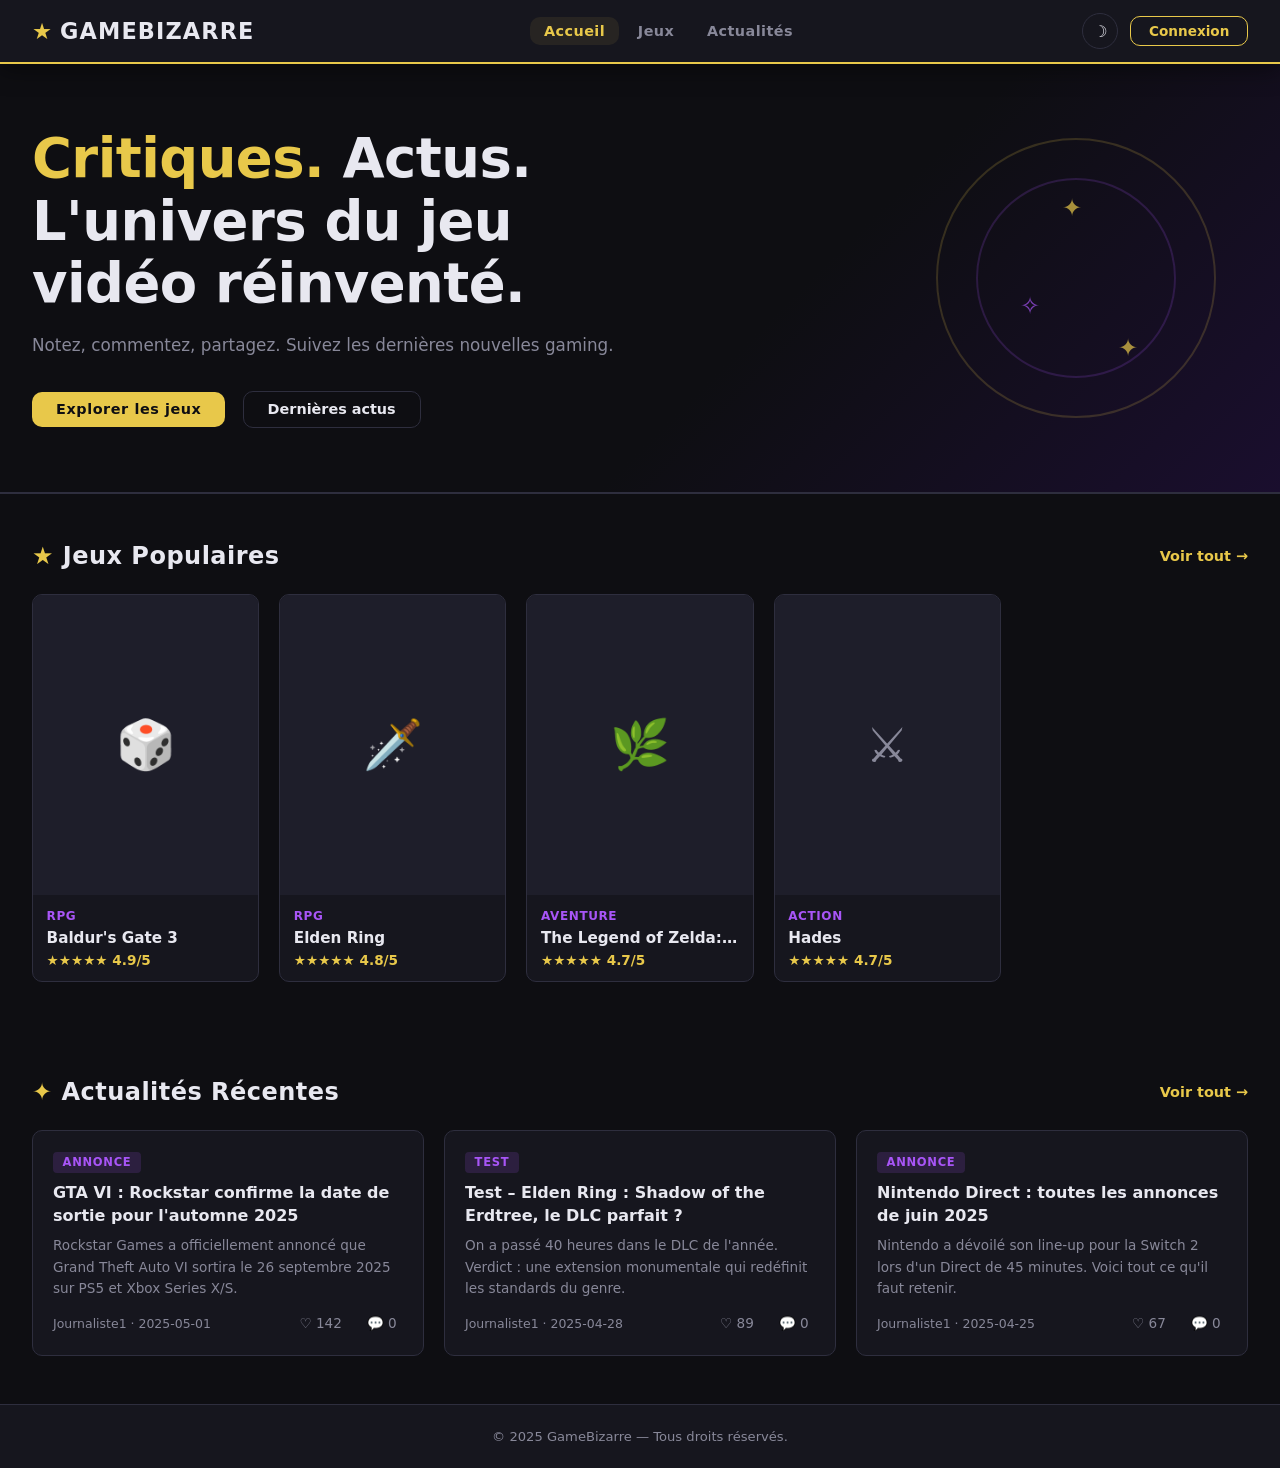
==== index.html @ ae4d42e5 "deploy: site files at root for GitHub Pages" ====
<!DOCTYPE html>
<html lang="fr">
<head>
  <meta charset="UTF-8" />
  <meta name="viewport" content="width=device-width, initial-scale=1.0" />
  <title>GameBizarre – Actu & Critiques Jeux Vidéo</title>
  <link rel="stylesheet" href="css/style.css" />
  <link rel="stylesheet" href="css/animations.css" />
</head>
<body>

  <!-- NAVBAR -->
  <header class="navbar">
    <div class="navbar-brand">
      <span class="brand-star">★</span>
      <a href="index.html" class="brand-name">GameBizarre</a>
    </div>
    <nav class="navbar-links">
      <a href="index.html" class="nav-link active">Accueil</a>
      <a href="jeux.html" class="nav-link">Jeux</a>
      <a href="actualites.html" class="nav-link">Actualités</a>
    </nav>
    <div class="navbar-actions">
      <button class="btn-darkmode" id="darkModeToggle" title="Dark mode">☽</button>
      <a href="auth.html" class="btn-login" id="authBtn">Connexion</a>
      <div class="user-menu hidden" id="userMenu">
        <span class="username-display" id="usernameDisplay"></span>
        <button class="btn-logout" id="logoutBtn">Déconnexion</button>
      </div>
    </div>
  </header>

  <!-- HERO -->
  <section class="hero">
    <div class="hero-content">
      <h1 class="hero-title">
        <span class="accent">Critiques.</span> Actus.<br />
        L'univers du jeu vidéo réinventé.
      </h1>
      <p class="hero-subtitle">Notez, commentez, partagez. Suivez les dernières nouvelles gaming.</p>
      <a href="jeux.html" class="btn-primary">Explorer les jeux</a>
      <a href="actualites.html" class="btn-secondary">Dernières actus</a>
    </div>
    <div class="hero-deco">
      <div class="deco-ring ring1"></div>
      <div class="deco-ring ring2"></div>
      <div class="deco-star s1">✦</div>
      <div class="deco-star s2">✧</div>
      <div class="deco-star s3">✦</div>
    </div>
  </section>

  <!-- JEUX POPULAIRES -->
  <section class="section-block" id="popularGames">
    <div class="section-header">
      <h2 class="section-title"><span class="accent">★</span> Jeux Populaires</h2>
      <a href="jeux.html" class="see-all">Voir tout →</a>
    </div>
    <div class="cards-grid" id="popularGamesGrid">
      <!-- Généré par JS -->
    </div>
  </section>

  <!-- ACTUALITÉS RÉCENTES -->
  <section class="section-block" id="recentNews">
    <div class="section-header">
      <h2 class="section-title"><span class="accent">✦</span> Actualités Récentes</h2>
      <a href="actualites.html" class="see-all">Voir tout →</a>
    </div>
    <div class="news-grid" id="recentNewsGrid">
      <!-- Généré par JS -->
    </div>
  </section>

  <footer class="footer">
    <p>© 2025 GameBizarre — Tous droits réservés.</p>
  </footer>

  <script src="js/data.js"></script>
  <script src="js/auth.js"></script>
  <script src="js/main.js"></script>
</body>
</html>
---- css/style.css ----
/* ============================================================
   GameBizarre – style.css
   Design inspiré JoJo's Bizarre Adventure : contrasté, stylé,
   mais lisible et moderne.
   ============================================================ */

/* ---------- Variables & Reset ---------- */
:root {
  --bg:        #0e0e12;
  --bg2:       #16161e;
  --bg3:       #1e1e2a;
  --border:    #2e2e3e;
  --accent:    #e8c84a;   /* jaune doré JoJo */
  --accent2:   #a855f7;   /* violet JoJo */
  --text:      #e8e8f0;
  --text-muted:#888899;
  --danger:    #f87171;
  --success:   #4ade80;
  --radius:    10px;
  --shadow:    0 4px 24px rgba(0,0,0,0.5);
  --transition:0.22s ease;
}

/* Light mode */
body.light {
  --bg:        #f4f3ee;
  --bg2:       #ffffff;
  --bg3:       #eae9e0;
  --border:    #d0cfc5;
  --text:      #1a1a24;
  --text-muted:#666677;
  --shadow:    0 4px 24px rgba(0,0,0,0.10);
}

*, *::before, *::after { box-sizing: border-box; margin: 0; padding: 0; }

html { scroll-behavior: smooth; }

body {
  font-family: 'Segoe UI', system-ui, sans-serif;
  background: var(--bg);
  color: var(--text);
  min-height: 100vh;
  transition: background var(--transition), color var(--transition);
}

a { color: inherit; text-decoration: none; }
img { display: block; max-width: 100%; }
button { cursor: pointer; font-family: inherit; }

/* ---------- Scrollbar ---------- */
::-webkit-scrollbar { width: 6px; }
::-webkit-scrollbar-track { background: var(--bg); }
::-webkit-scrollbar-thumb { background: var(--border); border-radius: 3px; }

/* ---------- Utility ---------- */
.hidden { display: none !important; }
.accent { color: var(--accent); }

/* ---------- Navbar ---------- */
.navbar {
  position: sticky;
  top: 0;
  z-index: 100;
  display: flex;
  align-items: center;
  justify-content: space-between;
  padding: 0 2rem;
  height: 64px;
  background: var(--bg2);
  border-bottom: 2px solid var(--accent);
  box-shadow: var(--shadow);
  gap: 1rem;
}

.navbar-brand {
  display: flex;
  align-items: center;
  gap: 0.5rem;
}

.brand-star {
  color: var(--accent);
  font-size: 1.4rem;
  animation: spin-slow 6s linear infinite;
}

.brand-name {
  font-size: 1.4rem;
  font-weight: 800;
  letter-spacing: 0.05em;
  color: var(--text);
  text-transform: uppercase;
}

.navbar-links {
  display: flex;
  gap: 0.25rem;
}

.nav-link {
  padding: 0.4rem 0.9rem;
  border-radius: var(--radius);
  font-weight: 600;
  font-size: 0.9rem;
  color: var(--text-muted);
  transition: color var(--transition), background var(--transition);
  letter-spacing: 0.03em;
}

.nav-link:hover,
.nav-link.active {
  color: var(--accent);
  background: rgba(232,200,74,0.08);
}

.navbar-actions {
  display: flex;
  align-items: center;
  gap: 0.75rem;
}

.btn-darkmode {
  background: none;
  border: 1.5px solid var(--border);
  color: var(--text);
  width: 36px;
  height: 36px;
  border-radius: 50%;
  font-size: 1rem;
  transition: border-color var(--transition), color var(--transition);
}
.btn-darkmode:hover { border-color: var(--accent); color: var(--accent); }

.btn-login {
  padding: 0.4rem 1.1rem;
  border: 1.5px solid var(--accent);
  border-radius: var(--radius);
  color: var(--accent);
  font-weight: 700;
  font-size: 0.85rem;
  transition: background var(--transition), color var(--transition);
}
.btn-login:hover { background: var(--accent); color: var(--bg); }

.user-menu {
  display: flex;
  align-items: center;
  gap: 0.75rem;
}

.username-display {
  font-weight: 700;
  color: var(--accent);
  font-size: 0.9rem;
}

.btn-logout {
  background: none;
  border: 1.5px solid var(--border);
  color: var(--text-muted);
  padding: 0.3rem 0.8rem;
  border-radius: var(--radius);
  font-size: 0.8rem;
  transition: border-color var(--transition), color var(--transition);
}
.btn-logout:hover { border-color: var(--danger); color: var(--danger); }

/* ---------- Buttons ---------- */
.btn-primary {
  display: inline-flex;
  align-items: center;
  gap: 0.4rem;
  padding: 0.6rem 1.5rem;
  background: var(--accent);
  color: var(--bg);
  font-weight: 800;
  font-size: 0.9rem;
  border: none;
  border-radius: var(--radius);
  letter-spacing: 0.04em;
  transition: opacity var(--transition), transform var(--transition);
}
.btn-primary:hover { opacity: 0.88; transform: translateY(-2px); }
.btn-primary.full-width { width: 100%; justify-content: center; }

.btn-secondary {
  display: inline-flex;
  align-items: center;
  gap: 0.4rem;
  padding: 0.6rem 1.5rem;
  background: transparent;
  color: var(--text);
  font-weight: 700;
  font-size: 0.9rem;
  border: 1.5px solid var(--border);
  border-radius: var(--radius);
  transition: border-color var(--transition), color var(--transition), transform var(--transition);
}
.btn-secondary:hover { border-color: var(--accent); color: var(--accent); transform: translateY(-2px); }

/* ---------- Hero ---------- */
.hero {
  position: relative;
  min-height: 420px;
  display: flex;
  align-items: center;
  padding: 4rem 2rem;
  overflow: hidden;
  background: linear-gradient(135deg, var(--bg) 60%, #1a0e2e 100%);
  border-bottom: 2px solid var(--border);
}

.hero-content {
  position: relative;
  z-index: 2;
  max-width: 600px;
}

.hero-title {
  font-size: clamp(2rem, 5vw, 3.4rem);
  font-weight: 900;
  line-height: 1.15;
  margin-bottom: 1rem;
  letter-spacing: -0.01em;
}

.hero-subtitle {
  color: var(--text-muted);
  font-size: 1.05rem;
  margin-bottom: 2rem;
  line-height: 1.6;
}

.hero-content .btn-primary { margin-right: 0.75rem; }

.hero-deco {
  position: absolute;
  right: 4rem;
  top: 50%;
  transform: translateY(-50%);
  width: 280px;
  height: 280px;
}

.deco-ring {
  position: absolute;
  border-radius: 50%;
  border: 2px solid var(--accent);
  opacity: 0.18;
}
.ring1 { width: 280px; height: 280px; top: 0; left: 0; animation: pulse-ring 3s ease-in-out infinite; }
.ring2 { width: 200px; height: 200px; top: 40px; left: 40px; animation: pulse-ring 3s ease-in-out 1s infinite; border-color: var(--accent2); }

.deco-star {
  position: absolute;
  color: var(--accent);
  font-size: 1.5rem;
  opacity: 0.7;
  animation: float 4s ease-in-out infinite;
}
.s1 { top: 20%; left: 45%; animation-delay: 0s; }
.s2 { top: 55%; left: 30%; animation-delay: 1.3s; color: var(--accent2); }
.s3 { top: 70%; left: 65%; animation-delay: 2.1s; }

/* ---------- Sections ---------- */
.section-block {
  padding: 3rem 2rem;
  max-width: 1280px;
  margin: 0 auto;
}

.section-header {
  display: flex;
  align-items: center;
  justify-content: space-between;
  margin-bottom: 1.5rem;
}

.section-title {
  font-size: 1.5rem;
  font-weight: 800;
  letter-spacing: 0.02em;
}

.see-all {
  color: var(--accent);
  font-size: 0.9rem;
  font-weight: 600;
  transition: opacity var(--transition);
}
.see-all:hover { opacity: 0.7; }

/* ---------- Cards Grid ---------- */
.cards-grid {
  display: grid;
  grid-template-columns: repeat(auto-fill, minmax(200px, 1fr));
  gap: 1.25rem;
}

.game-card {
  background: var(--bg2);
  border: 1.5px solid var(--border);
  border-radius: var(--radius);
  overflow: hidden;
  transition: transform var(--transition), border-color var(--transition), box-shadow var(--transition);
  cursor: pointer;
}
.game-card:hover {
  transform: translateY(-5px);
  border-color: var(--accent);
  box-shadow: 0 8px 32px rgba(232,200,74,0.15);
}

.game-card-img {
  width: 100%;
  aspect-ratio: 3/4;
  object-fit: cover;
  background: var(--bg3);
  display: flex;
  align-items: center;
  justify-content: center;
  font-size: 3rem;
  color: var(--text-muted);
}

.game-card-img.placeholder { font-size: 3rem; }

.game-card-body {
  padding: 0.85rem;
}

.game-card-title {
  font-weight: 700;
  font-size: 0.95rem;
  margin-bottom: 0.3rem;
  white-space: nowrap;
  overflow: hidden;
  text-overflow: ellipsis;
}

.game-card-genre {
  font-size: 0.75rem;
  color: var(--accent2);
  font-weight: 600;
  margin-bottom: 0.4rem;
  text-transform: uppercase;
  letter-spacing: 0.05em;
}

.game-card-rating {
  display: flex;
  align-items: center;
  gap: 0.3rem;
  font-size: 0.85rem;
  color: var(--accent);
  font-weight: 700;
}

/* ---------- News Grid ---------- */
.news-grid {
  display: grid;
  grid-template-columns: repeat(auto-fill, minmax(300px, 1fr));
  gap: 1.25rem;
}

.news-card {
  background: var(--bg2);
  border: 1.5px solid var(--border);
  border-radius: var(--radius);
  padding: 1.25rem;
  transition: transform var(--transition), border-color var(--transition);
  cursor: pointer;
}
.news-card:hover { transform: translateY(-4px); border-color: var(--accent2); }

.news-card-category {
  display: inline-block;
  padding: 0.2rem 0.6rem;
  background: rgba(168,85,247,0.15);
  color: var(--accent2);
  border-radius: 4px;
  font-size: 0.72rem;
  font-weight: 700;
  text-transform: uppercase;
  letter-spacing: 0.06em;
  margin-bottom: 0.6rem;
}

.news-card-title {
  font-weight: 700;
  font-size: 1rem;
  margin-bottom: 0.5rem;
  line-height: 1.4;
}

.news-card-excerpt {
  color: var(--text-muted);
  font-size: 0.85rem;
  line-height: 1.6;
  margin-bottom: 0.75rem;
  display: -webkit-box;
  -webkit-line-clamp: 3;
  -webkit-box-orient: vertical;
  overflow: hidden;
}

.news-card-meta {
  display: flex;
  align-items: center;
  justify-content: space-between;
  font-size: 0.78rem;
  color: var(--text-muted);
}

.news-card-actions {
  display: flex;
  gap: 0.75rem;
  align-items: center;
}

.action-btn {
  background: none;
  border: none;
  color: var(--text-muted);
  font-size: 0.85rem;
  display: flex;
  align-items: center;
  gap: 0.25rem;
  transition: color var(--transition);
  padding: 0.2rem 0.4rem;
  border-radius: 4px;
}
.action-btn:hover { color: var(--accent); }
.action-btn.liked { color: var(--danger); }

/* ---------- News List (actualites page) ---------- */
.news-list {
  display: flex;
  flex-direction: column;
  gap: 1rem;
  max-width: 860px;
}

.news-list-item {
  background: var(--bg2);
  border: 1.5px solid var(--border);
  border-radius: var(--radius);
  padding: 1.5rem;
  transition: border-color var(--transition);
}
.news-list-item:hover { border-color: var(--accent2); }

.news-list-title {
  font-size: 1.2rem;
  font-weight: 800;
  margin: 0.4rem 0 0.6rem;
  cursor: pointer;
  transition: color var(--transition);
}
.news-list-title:hover { color: var(--accent); }

.news-list-excerpt {
  color: var(--text-muted);
  font-size: 0.9rem;
  line-height: 1.6;
  margin-bottom: 1rem;
}

.news-list-footer {
  display: flex;
  align-items: center;
  justify-content: space-between;
  flex-wrap: wrap;
  gap: 0.5rem;
}

/* ---------- Filters Bar ---------- */
.filters-bar {
  display: flex;
  flex-wrap: wrap;
  gap: 1rem;
  align-items: flex-end;
  margin-bottom: 2rem;
  padding: 1.25rem;
  background: var(--bg2);
  border: 1.5px solid var(--border);
  border-radius: var(--radius);
}

.search-wrapper {
  position: relative;
  flex: 1;
  min-width: 200px;
}

.search-input {
  width: 100%;
  padding: 0.55rem 0.9rem 0.55rem 2.2rem;
  background: var(--bg3);
  border: 1.5px solid var(--border);
  border-radius: var(--radius);
  color: var(--text);
  font-size: 0.9rem;
  transition: border-color var(--transition);
}
.search-input:focus { outline: none; border-color: var(--accent); }

.search-icon {
  position: absolute;
  left: 0.7rem;
  top: 50%;
  transform: translateY(-50%);
  color: var(--text-muted);
  pointer-events: none;
  font-size: 1rem;
}

.filter-group {
  display: flex;
  flex-direction: column;
  gap: 0.3rem;
  font-size: 0.8rem;
  color: var(--text-muted);
  font-weight: 600;
  text-transform: uppercase;
  letter-spacing: 0.05em;
}

.filter-select {
  padding: 0.5rem 0.8rem;
  background: var(--bg3);
  border: 1.5px solid var(--border);
  border-radius: var(--radius);
  color: var(--text);
  font-size: 0.85rem;
  cursor: pointer;
  transition: border-color var(--transition);
}
.filter-select:focus { outline: none; border-color: var(--accent); }

/* ---------- Page structure ---------- */
.page-main {
  max-width: 1280px;
  margin: 0 auto;
  padding: 2.5rem 2rem;
}

.page-header {
  margin-bottom: 2rem;
}

.page-title {
  font-size: 2rem;
  font-weight: 900;
  letter-spacing: 0.02em;
}

.page-subtitle {
  color: var(--text-muted);
  margin-top: 0.4rem;
  font-size: 0.95rem;
}

/* ---------- Modal ---------- */
.modal-overlay {
  position: fixed;
  inset: 0;
  background: rgba(0,0,0,0.75);
  z-index: 200;
  display: flex;
  align-items: center;
  justify-content: center;
  padding: 1rem;
  backdrop-filter: blur(4px);
}

.modal-card {
  background: var(--bg2);
  border: 2px solid var(--accent);
  border-radius: 16px;
  width: 100%;
  max-width: 560px;
  max-height: 90vh;
  overflow-y: auto;
  position: relative;
  box-shadow: 0 0 60px rgba(232,200,74,0.2);
  animation: modal-in 0.25s ease;
}

.modal-wide { max-width: 720px; }

.modal-close {
  position: absolute;
  top: 1rem;
  right: 1rem;
  background: none;
  border: 1.5px solid var(--border);
  color: var(--text);
  width: 32px;
  height: 32px;
  border-radius: 50%;
  font-size: 0.9rem;
  z-index: 10;
  transition: border-color var(--transition), color var(--transition);
}
.modal-close:hover { border-color: var(--danger); color: var(--danger); }

.modal-content { padding: 2rem; }

/* ---------- Game Modal ---------- */
.modal-game-header {
  display: flex;
  gap: 1.5rem;
  margin-bottom: 1.5rem;
}

.modal-game-cover {
  width: 100px;
  height: 140px;
  border-radius: 8px;
  object-fit: cover;
  background: var(--bg3);
  display: flex;
  align-items: center;
  justify-content: center;
  font-size: 2.5rem;
  flex-shrink: 0;
  border: 1.5px solid var(--border);
}

.modal-game-info { flex: 1; }

.modal-game-title {
  font-size: 1.5rem;
  font-weight: 900;
  margin-bottom: 0.4rem;
}

.modal-game-meta {
  display: flex;
  flex-wrap: wrap;
  gap: 0.5rem;
  margin-bottom: 0.6rem;
  font-size: 0.82rem;
  color: var(--text-muted);
}

.meta-tag {
  background: var(--bg3);
  padding: 0.2rem 0.6rem;
  border-radius: 4px;
  border: 1px solid var(--border);
}

.modal-avg-rating {
  font-size: 1.2rem;
  font-weight: 800;
  color: var(--accent);
}

.modal-game-desc {
  color: var(--text-muted);
  font-size: 0.9rem;
  line-height: 1.65;
  margin-bottom: 1.5rem;
}

.modal-section-title {
  font-weight: 800;
  font-size: 1rem;
  margin-bottom: 0.75rem;
  color: var(--accent);
  text-transform: uppercase;
  letter-spacing: 0.08em;
}

/* Rating stars */
.star-rating {
  display: flex;
  gap: 0.3rem;
  margin-bottom: 1rem;
}

.star {
  font-size: 1.5rem;
  color: var(--border);
  cursor: pointer;
  transition: color var(--transition), transform var(--transition);
}
.star:hover, .star.active { color: var(--accent); transform: scale(1.2); }

/* Reviews */
.reviews-list {
  display: flex;
  flex-direction: column;
  gap: 0.75rem;
  margin-bottom: 1.5rem;
  max-height: 200px;
  overflow-y: auto;
}

.review-item {
  background: var(--bg3);
  border-radius: 8px;
  padding: 0.75rem;
  border-left: 3px solid var(--accent2);
}

.review-header {
  display: flex;
  align-items: center;
  justify-content: space-between;
  margin-bottom: 0.3rem;
}

.review-author { font-weight: 700; font-size: 0.85rem; }
.review-stars { color: var(--accent); font-size: 0.8rem; }
.review-text { color: var(--text-muted); font-size: 0.85rem; line-height: 1.5; }

/* Comment / review form */
.review-form {
  display: flex;
  flex-direction: column;
  gap: 0.75rem;
}

.review-form textarea,
.review-form input[type="text"] {
  background: var(--bg3);
  border: 1.5px solid var(--border);
  border-radius: 8px;
  color: var(--text);
  padding: 0.65rem 0.9rem;
  font-size: 0.9rem;
  font-family: inherit;
  resize: vertical;
  transition: border-color var(--transition);
}
.review-form textarea:focus,
.review-form input[type="text"]:focus { outline: none; border-color: var(--accent); }

/* ---------- Auth page ---------- */
.auth-main {
  min-height: calc(100vh - 64px - 60px);
  display: flex;
  align-items: center;
  justify-content: center;
  padding: 2rem;
}

.auth-card {
  background: var(--bg2);
  border: 2px solid var(--border);
  border-radius: 16px;
  width: 100%;
  max-width: 420px;
  box-shadow: var(--shadow);
  overflow: hidden;
}

.auth-tabs {
  display: flex;
  border-bottom: 2px solid var(--border);
}

.auth-tab {
  flex: 1;
  padding: 1rem;
  background: none;
  border: none;
  color: var(--text-muted);
  font-weight: 700;
  font-size: 0.95rem;
  transition: color var(--transition), background var(--transition);
}
.auth-tab.active {
  color: var(--accent);
  background: rgba(232,200,74,0.06);
  border-bottom: 2px solid var(--accent);
  margin-bottom: -2px;
}
.auth-tab:hover:not(.active) { color: var(--text); }

.auth-form { padding: 2rem; }

.auth-title {
  font-size: 1.4rem;
  font-weight: 900;
  margin-bottom: 1.5rem;
}

.form-group {
  display: flex;
  flex-direction: column;
  gap: 0.4rem;
  margin-bottom: 1rem;
}

.form-group label {
  font-size: 0.82rem;
  font-weight: 700;
  color: var(--text-muted);
  text-transform: uppercase;
  letter-spacing: 0.06em;
}

.form-group input,
.form-group select,
.form-group textarea {
  background: var(--bg3);
  border: 1.5px solid var(--border);
  border-radius: 8px;
  color: var(--text);
  padding: 0.65rem 0.9rem;
  font-size: 0.9rem;
  font-family: inherit;
  transition: border-color var(--transition);
}
.form-group input:focus,
.form-group select:focus,
.form-group textarea:focus { outline: none; border-color: var(--accent); }

.form-error { color: var(--danger); font-size: 0.85rem; margin-bottom: 0.5rem; }
.form-success { color: var(--success); font-size: 0.85rem; margin-bottom: 0.5rem; }

/* ---------- Article form ---------- */
.journalist-bar {
  margin-bottom: 1.5rem;
}

.article-form-wrapper {
  background: var(--bg2);
  border: 1.5px solid var(--accent);
  border-radius: var(--radius);
  padding: 1.5rem;
  margin-bottom: 2rem;
}

.article-form h3 {
  font-size: 1.1rem;
  font-weight: 800;
  margin-bottom: 1rem;
  color: var(--accent);
}

.form-actions {
  display: flex;
  gap: 0.75rem;
  margin-top: 0.5rem;
}

.article-form textarea {
  width: 100%;
  resize: vertical;
}

/* ---------- Article modal ---------- */
.article-modal-header {
  margin-bottom: 1.5rem;
  padding-bottom: 1.5rem;
  border-bottom: 1.5px solid var(--border);
}

.article-modal-title {
  font-size: 1.6rem;
  font-weight: 900;
  line-height: 1.3;
  margin: 0.5rem 0 0.75rem;
}

.article-modal-meta {
  display: flex;
  flex-wrap: wrap;
  gap: 0.5rem;
  font-size: 0.82rem;
  color: var(--text-muted);
  align-items: center;
}

.article-modal-body {
  color: var(--text-muted);
  font-size: 0.95rem;
  line-height: 1.75;
  margin-bottom: 1.5rem;
}

.article-modal-comments {
  border-top: 1.5px solid var(--border);
  padding-top: 1.5rem;
}

.comment-item {
  background: var(--bg3);
  border-radius: 8px;
  padding: 0.75rem;
  margin-bottom: 0.75rem;
  border-left: 3px solid var(--accent2);
}
.comment-author { font-weight: 700; font-size: 0.85rem; margin-bottom: 0.25rem; }
.comment-text { color: var(--text-muted); font-size: 0.85rem; }

.journalist-edit-bar {
  display: flex;
  gap: 0.5rem;
  margin-top: 1rem;
  padding-top: 1rem;
  border-top: 1.5px solid var(--border);
}

/* ---------- Footer ---------- */
.footer {
  text-align: center;
  padding: 1.5rem 2rem;
  color: var(--text-muted);
  font-size: 0.82rem;
  border-top: 1.5px solid var(--border);
  background: var(--bg2);
}

/* ---------- Responsive ---------- */
@media (max-width: 768px) {
  .navbar { padding: 0 1rem; }
  .navbar-links { display: none; }
  .hero { padding: 2.5rem 1rem; }
  .hero-deco { display: none; }
  .section-block { padding: 2rem 1rem; }
  .page-main { padding: 1.5rem 1rem; }
  .cards-grid { grid-template-columns: repeat(auto-fill, minmax(150px, 1fr)); }
  .news-grid { grid-template-columns: 1fr; }
  .modal-game-header { flex-direction: column; }
}
---- css/animations.css ----
/* ============================================================
   GameBizarre – animations.css
   ============================================================ */

@keyframes spin-slow {
  from { transform: rotate(0deg); }
  to   { transform: rotate(360deg); }
}

@keyframes pulse-ring {
  0%, 100% { transform: scale(1);   opacity: 0.18; }
  50%       { transform: scale(1.06); opacity: 0.30; }
}

@keyframes float {
  0%, 100% { transform: translateY(0); }
  50%       { transform: translateY(-12px); }
}

@keyframes modal-in {
  from { opacity: 0; transform: scale(0.94) translateY(10px); }
  to   { opacity: 1; transform: scale(1)    translateY(0); }
}

@keyframes fade-in {
  from { opacity: 0; transform: translateY(8px); }
  to   { opacity: 1; transform: translateY(0); }
}

@keyframes slide-down {
  from { opacity: 0; transform: translateY(-16px); }
  to   { opacity: 1; transform: translateY(0); }
}

/* Apply fade-in to cards on load */
.game-card, .news-card, .news-list-item {
  animation: fade-in 0.35s ease both;
}

/* Stagger children inside grids */
.cards-grid .game-card:nth-child(1)  { animation-delay: 0.04s; }
.cards-grid .game-card:nth-child(2)  { animation-delay: 0.08s; }
.cards-grid .game-card:nth-child(3)  { animation-delay: 0.12s; }
.cards-grid .game-card:nth-child(4)  { animation-delay: 0.16s; }
.cards-grid .game-card:nth-child(5)  { animation-delay: 0.20s; }
.cards-grid .game-card:nth-child(6)  { animation-delay: 0.24s; }
.cards-grid .game-card:nth-child(7)  { animation-delay: 0.28s; }
.cards-grid .game-card:nth-child(8)  { animation-delay: 0.32s; }

.news-grid .news-card:nth-child(1)  { animation-delay: 0.04s; }
.news-grid .news-card:nth-child(2)  { animation-delay: 0.10s; }
.news-grid .news-card:nth-child(3)  { animation-delay: 0.16s; }

.navbar { animation: slide-down 0.3s ease; }
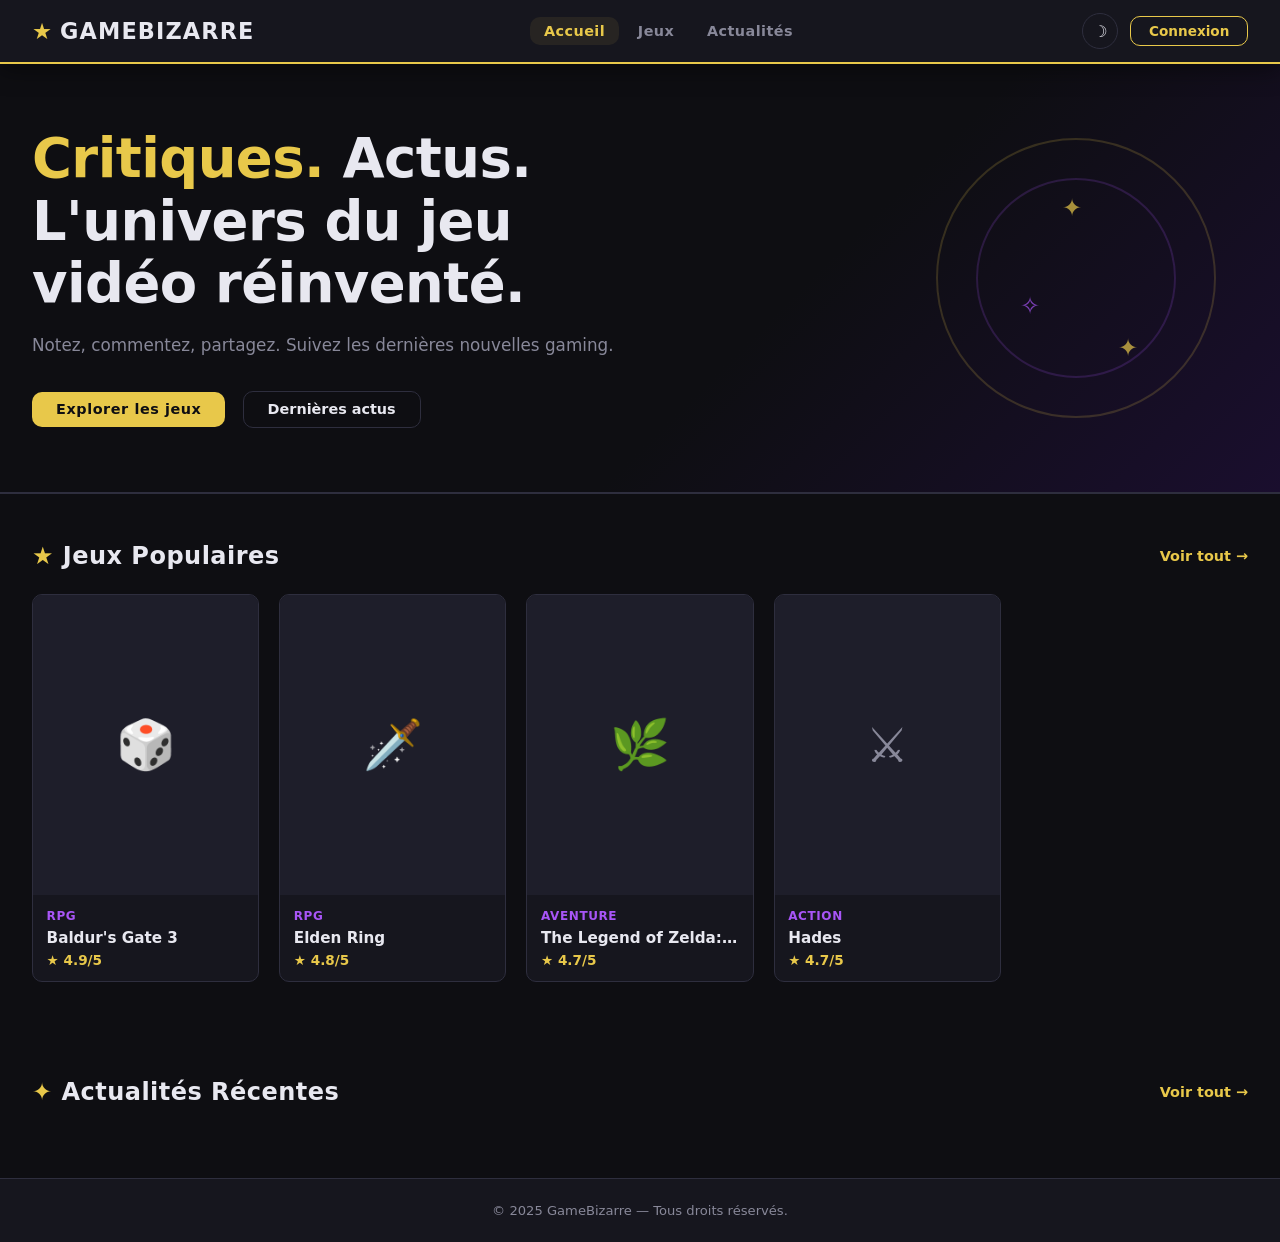
==== commit dd24d982: "deploy: sync root files for GitHub Pages" ====
--- a/index.html
+++ b/index.html
@@ -76,7 +76,9 @@
     <p>© 2025 GameBizarre — Tous droits réservés.</p>
   </footer>
 
+  <script src="js/config.js"></script>
   <script src="js/data.js"></script>
+  <script src="js/api.js"></script>
   <script src="js/auth.js"></script>
   <script src="js/main.js"></script>
 </body>
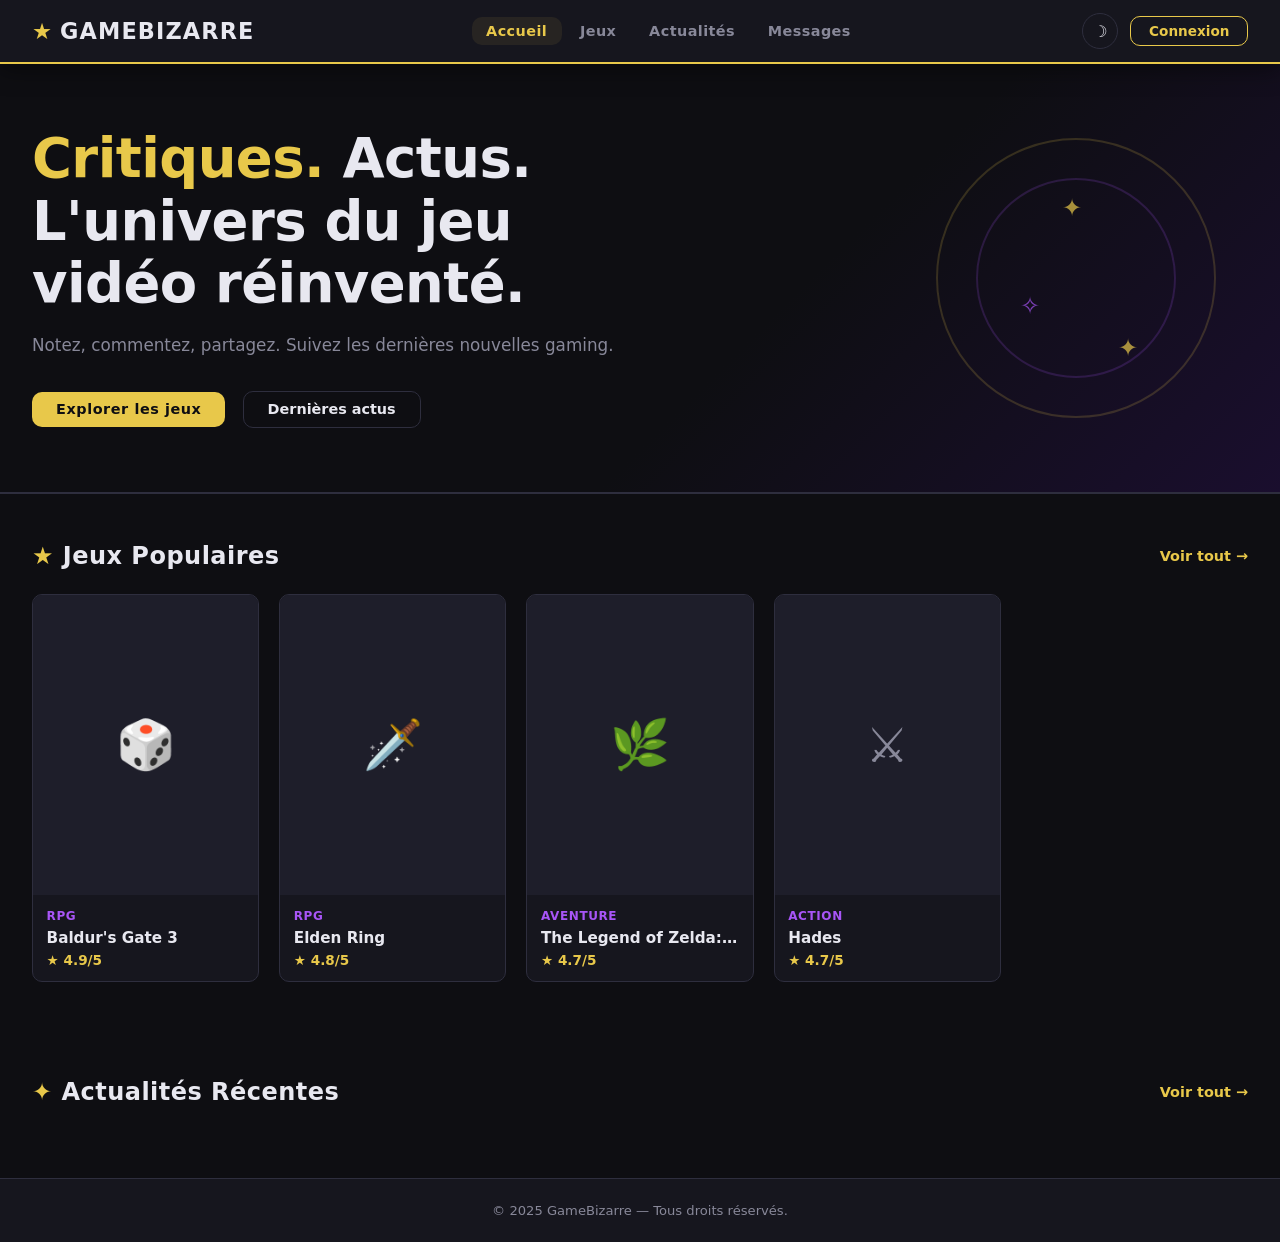
==== commit cef0213a: "feat: social system - profiles, friends, private messages - js/social.js   : single module for profi" ====
--- a/index.html
+++ b/index.html
@@ -19,12 +19,13 @@
       <a href="index.html" class="nav-link active">Accueil</a>
       <a href="jeux.html" class="nav-link">Jeux</a>
       <a href="actualites.html" class="nav-link">Actualités</a>
+      <a href="messages.html" class="nav-link" id="navMessages">Messages</a>
     </nav>
     <div class="navbar-actions">
       <button class="btn-darkmode" id="darkModeToggle" title="Dark mode">☽</button>
       <a href="auth.html" class="btn-login" id="authBtn">Connexion</a>
       <div class="user-menu hidden" id="userMenu">
-        <span class="username-display" id="usernameDisplay"></span>
+        <a href="profile.html" class="username-display" id="usernameDisplay"></a>
         <button class="btn-logout" id="logoutBtn">Déconnexion</button>
       </div>
     </div>
@@ -79,6 +80,7 @@
   <script src="js/config.js"></script>
   <script src="js/data.js"></script>
   <script src="js/api.js"></script>
+  <script src="js/social.js"></script>
   <script src="js/auth.js"></script>
   <script src="js/main.js"></script>
 </body>
--- a/css/style.css
+++ b/css/style.css
@@ -48,6 +48,12 @@
 img { display: block; max-width: 100%; }
 button { cursor: pointer; font-family: inherit; }
 
+/* ---------- Skeleton shimmer ---------- */
+@keyframes shimmer {
+  0%   { background-position: 200% 0; }
+  100% { background-position: -200% 0; }
+}
+
 /* ---------- Scrollbar ---------- */
 ::-webkit-scrollbar { width: 6px; }
 ::-webkit-scrollbar-track { background: var(--bg); }
